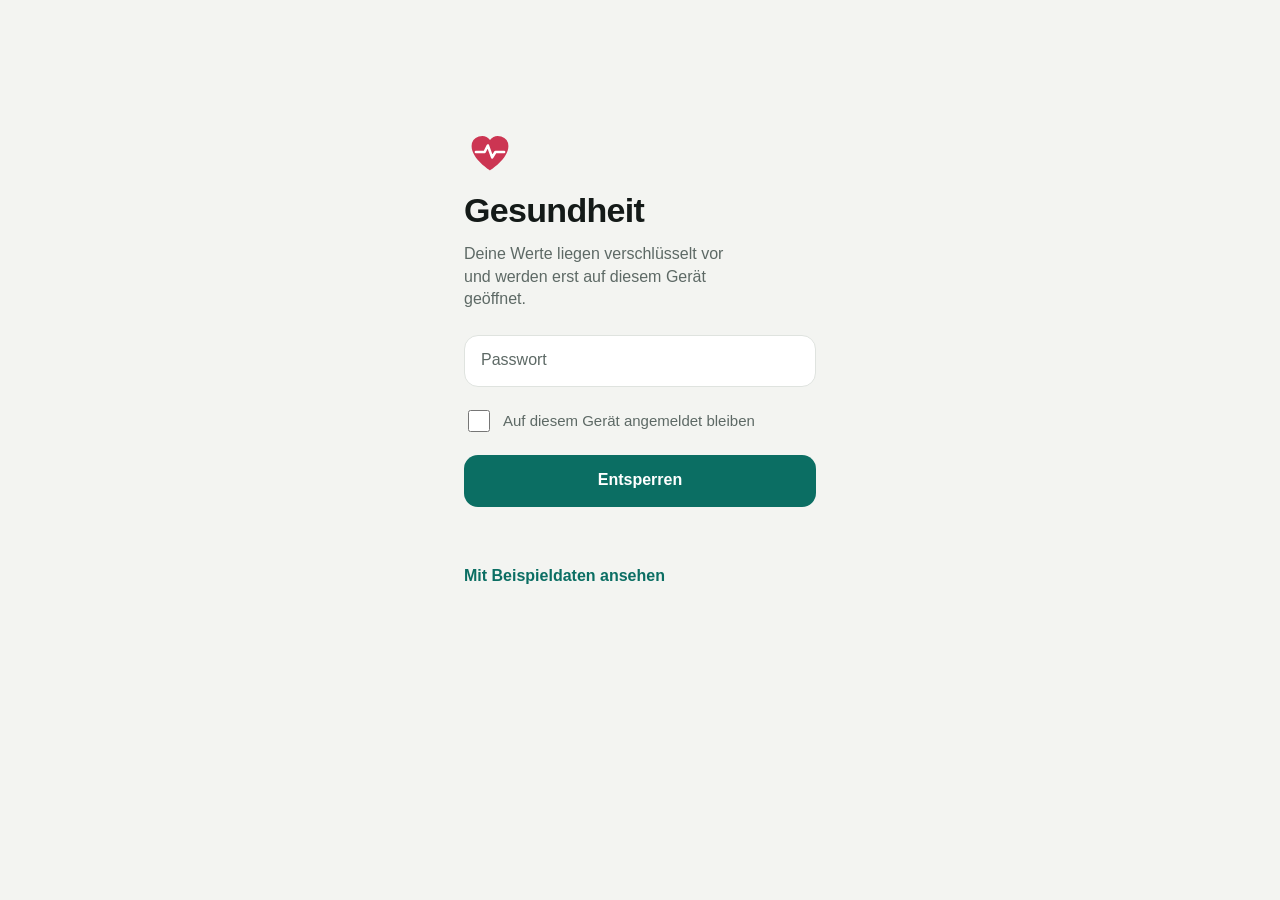
==== neu/index.html @ b08eb8ed "Neue App-Version 2.0 im Ordner neu/ Schlanke PWA mit fünf Tabs (Heute, Trends, Aktivitäten, Körper, " ====
<!doctype html>
<html lang="de">
<head>
<meta charset="utf-8">
<meta name="viewport" content="width=device-width,initial-scale=1,viewport-fit=cover">
<meta name="color-scheme" content="light dark">
<title>Gesundheit</title>
<meta name="theme-color" content="#f3f4f1" media="(prefers-color-scheme: light)">
<meta name="theme-color" content="#0c0f0e" media="(prefers-color-scheme: dark)">
<meta name="apple-mobile-web-app-capable" content="yes">
<meta name="mobile-web-app-capable" content="yes">
<meta name="apple-mobile-web-app-status-bar-style" content="default">
<meta name="apple-mobile-web-app-title" content="Gesundheit">
<meta http-equiv="Content-Security-Policy" content="default-src 'self'; script-src 'self'; style-src 'self' 'unsafe-inline'; img-src 'self' data:; connect-src 'self'; object-src 'none'; base-uri 'self'; form-action 'none'; worker-src 'self'">
<link rel="manifest" href="manifest.webmanifest">
<link rel="apple-touch-icon" href="apple-touch-icon.png">
<link rel="icon" href="icon-192.png">
<link rel="stylesheet" href="app.css">
</head>
<body>
<!--APP-->
<section id="lock" class="lock" hidden>
  <svg class="mark" viewBox="0 0 48 48" aria-hidden="true"><path d="M24 41S7 30.5 7 18.5A9.5 9.5 0 0 1 24 13a9.5 9.5 0 0 1 17 5.5C41 30.500 24 41 24 41Z"/><path class="pulse" d="M11 24h8l3-6 4 11 3-5h8"/></svg>
  <h1>Gesundheit</h1>
  <p class="lead">Deine Werte liegen verschlüsselt vor und werden erst auf diesem Gerät geöffnet.</p>
  <form id="unlockForm" autocomplete="on">
    <input type="text" id="username" name="username" autocomplete="username" value="Gesundheit" hidden>
    <label class="sr" for="password">Passwort</label>
    <input class="field" type="password" id="password" name="password" autocomplete="current-password" placeholder="Passwort" required>
    <label class="check"><input type="checkbox" id="remember"><span>Auf diesem Gerät angemeldet bleiben</span></label>
    <button class="primary" id="unlock" type="submit">Entsperren</button>
    <p id="lockMsg" class="msg" role="status"></p>
  </form>
  <button class="link" id="demoBtn" type="button">Mit Beispieldaten ansehen</button>
</section>

<div id="app" hidden>
  <div id="demoBar" class="demoBar" hidden>Beispieldaten, nicht deine Werte</div>
  <main id="view" class="wrap" lang="de"></main>
  <nav class="tabs" aria-label="Hauptnavigation">
    <a href="#heute" data-tab="heute"><svg viewBox="0 0 24 24" aria-hidden="true"><circle cx="12" cy="12" r="4"/><path d="M12 3v2M12 19v2M3 12h2M19 12h2M5.6 5.6 7 7M17 17l1.4 1.4M5.600 18.400 7 17M17 7l1.4-1.4"/></svg><span>Heute</span></a>
    <a href="#trends" data-tab="trends"><svg viewBox="0 0 24 24" aria-hidden="true"><path d="M3 17l5-6 4 3 4-7 5 5"/><path d="M3 21h18"/></svg><span>Trends</span></a>
    <a href="#aktivitaeten" data-tab="aktivitaeten"><svg viewBox="0 0 24 24" aria-hidden="true"><circle cx="12" cy="13" r="8"/><path d="M12 9v4l2.500 2.500M9.500 2.500h5"/></svg><span>Aktivitäten</span></a>
    <a href="#koerper" data-tab="koerper"><svg viewBox="0 0 24 24" aria-hidden="true"><rect x="3.500" y="3.500" width="17" height="17" rx="4"/><path d="M8 9.500a5.500 5.500 0 0 1 8 0l-2.500 2.500h-3z"/></svg><span>Körper</span></a>
    <a href="#mehr" data-tab="mehr"><svg viewBox="0 0 24 24" aria-hidden="true"><circle cx="5" cy="12" r="1.600"/><circle cx="12" cy="12" r="1.600"/><circle cx="19" cy="12" r="1.600"/></svg><span>Mehr</span></a>
  </nav>
</div>
<!--/APP-->
<script src="app.js"></script>
</body>
</html>
---- neu/app.css ----
/* Layout: eine Spalte, fünf Tabs unten, pro Ansicht eine Hauptaussage oben und Listen darunter. */
:root {
  --bg: #f3f4f1;
  --card: #ffffff;
  --fg: #141a18;
  --muted: #5d6965;
  --line: #dfe3df;
  --track: #e6eae6;
  --accent: #0b6e63;
  --on-accent: #ffffff;
  --sleep: #5650c4;
  --heart: #cc3552;
  --activity: #c05a0c;
  --body: #0b7799;
  --good: #1b7f4c;
  --bad: #b8432f;
  --bar-bg: rgba(250, 251, 249, .86);
  --font: -apple-system, BlinkMacSystemFont, "SF Pro Text", "Segoe UI", Roboto, "Helvetica Neue", sans-serif;
  --num: ui-rounded, "SF Pro Rounded", -apple-system, BlinkMacSystemFont, "Segoe UI", Roboto, sans-serif;
  padding-top: env(safe-area-inset-top, 0px);
  padding-bottom: env(safe-area-inset-bottom, 0px);
}
@media (prefers-color-scheme: dark) {
  :root:not([data-theme="light"]) {
    --bg: #0c0f0e; --card: #171c1a; --fg: #ecf1ee; --muted: #94a29c; --line: #262d2a; --track: #232a27;
    --accent: #4fd1b8; --on-accent: #06211c; --sleep: #9d98f7; --heart: #ff7189; --activity: #ffa252; --body: #5fcbec;
    --good: #5fd08f; --bad: #ff8a73; --bar-bg: rgba(18, 22, 20, .86); color-scheme: dark;
  }
}
:root[data-theme="dark"] {
  --bg: #0c0f0e; --card: #171c1a; --fg: #ecf1ee; --muted: #94a29c; --line: #262d2a; --track: #232a27;
  --accent: #4fd1b8; --on-accent: #06211c; --sleep: #9d98f7; --heart: #ff7189; --activity: #ffa252; --body: #5fcbec;
  --good: #5fd08f; --bad: #ff8a73; --bar-bg: rgba(18, 22, 20, .86); color-scheme: dark;
}

* { box-sizing: border-box; }
html { -webkit-text-size-adjust: 100%; }
body { margin: 0; background: var(--bg); color: var(--fg); font: 16px/1.4 var(--font); -webkit-tap-highlight-color: transparent; }
[hidden] { display: none !important; }
h1, h2, h3, p { margin: 0; }
h1 { font-size: 34px; line-height: 1.1; font-weight: 700; letter-spacing: -.02em; text-wrap: balance; }
h2 { font-size: 20px; line-height: 1.2; font-weight: 650; letter-spacing: -.01em; }
button, input { font: inherit; color: inherit; }
button { border: 0; background: none; padding: 0; cursor: pointer; text-align: inherit; }
a { color: inherit; text-decoration: none; }
:focus-visible { outline: 3px solid var(--accent); outline-offset: 2px; border-radius: 6px; }
.sr { position: absolute; width: 1px; height: 1px; overflow: hidden; clip-path: inset(50%); }
.num { font-family: var(--num); font-variant-numeric: tabular-nums; }
.muted { color: var(--muted); }
.c-sleep { --c: var(--sleep); } .c-heart { --c: var(--heart); } .c-activity { --c: var(--activity); } .c-body { --c: var(--body); } .c-accent { --c: var(--accent); }

/* Sperrbildschirm */
.lock { max-width: 400px; margin: 0 auto; padding-block: 14vh 32px; padding-left: max(24px, env(safe-area-inset-left, 0px)); padding-right: max(24px, env(safe-area-inset-right, 0px)); display: flex; flex-direction: column; gap: 14px; }
.lock .mark { width: 52px; height: 52px; fill: var(--heart); }
.lock .mark .pulse { fill: none; stroke: var(--card); stroke-width: 2.4; stroke-linecap: round; stroke-linejoin: round; }
.lock .lead { color: var(--muted); max-width: 32ch; }
.lock form { display: flex; flex-direction: column; gap: 12px; margin-top: 10px; }
.field { width: 100%; min-height: 52px; padding: 12px 16px; border-radius: 14px; border: 1px solid var(--line); background: var(--card); }
.field::placeholder { color: var(--muted); }
.check { display: flex; align-items: center; gap: 10px; min-height: 44px; color: var(--muted); font-size: 15px; }
.check input { width: 22px; height: 22px; accent-color: var(--accent); flex: none; }
.primary { min-height: 52px; border-radius: 14px; background: var(--accent); color: var(--on-accent); font-weight: 650; text-align: center; width: 100%; }
.primary:disabled { opacity: .55; }
.primary:active, .row:active, .tile:active { opacity: .7; }
.msg { min-height: 22px; font-size: 14px; color: var(--bad); }
.link { color: var(--accent); min-height: 44px; align-self: flex-start; font-weight: 550; }

/* Gerüst */
.wrap { max-width: 640px; margin: 0 auto; padding-block: 18px 104px; padding-left: max(16px, env(safe-area-inset-left, 0px)); padding-right: max(16px, env(safe-area-inset-right, 0px)); display: flex; flex-direction: column; gap: 26px; }
.demoBar { background: var(--fg); color: var(--bg); text-align: center; font-size: 12px; font-weight: 600; letter-spacing: .04em; text-transform: uppercase; padding: 6px 16px; }
.head { display: flex; flex-direction: column; gap: 4px; padding-top: 6px; }
.eyebrow { font-size: 13px; font-weight: 600; color: var(--muted); letter-spacing: .05em; text-transform: uppercase; }
.sec { display: flex; flex-direction: column; gap: 10px; min-width: 0; }
.secHead { display: flex; align-items: baseline; justify-content: space-between; gap: 12px; }
.secHead small { color: var(--muted); font-size: 13px; text-align: right; }
.card { background: var(--card); border-radius: 20px; padding: 18px; }
.empty { color: var(--muted); font-size: 15px; padding: 8px 0; }

.tabs { position: fixed; left: 0; right: 0; bottom: 0; z-index: 20; display: flex; justify-content: space-around; background: var(--bar-bg); -webkit-backdrop-filter: blur(18px) saturate(1.6); backdrop-filter: blur(18px) saturate(1.6); border-top: 1px solid var(--line); padding: 6px max(8px, env(safe-area-inset-right, 0px)) calc(6px + env(safe-area-inset-bottom, 0px)) max(8px, env(safe-area-inset-left, 0px)); }
.tabs a { flex: 1; max-width: 120px; min-height: 50px; display: flex; flex-direction: column; align-items: center; justify-content: center; gap: 3px; font-size: 10.5px; font-weight: 600; color: var(--muted); }
.tabs svg { width: 24px; height: 24px; fill: none; stroke: currentColor; stroke-width: 1.8; stroke-linecap: round; stroke-linejoin: round; }
.tabs a[aria-current="page"] { color: var(--accent); }

/* Heute: Ringe */
.rings { display: grid; grid-template-columns: repeat(3, 1fr); gap: 8px; }
.ring { display: flex; flex-direction: column; align-items: center; gap: 8px; min-width: 0; padding: 4px 0; text-align: center; }
.ring svg { width: 84px; height: 84px; max-width: 100%; }
.ring .track { fill: none; stroke: var(--track); stroke-width: 9; }
.ring .prog { fill: none; stroke: var(--c); stroke-width: 9; stroke-linecap: round; transform: rotate(-90deg); transform-origin: 50% 50%; }
.ring text { font: 700 17px var(--num); fill: var(--fg); }
.ring .lbl { font-size: 13px; font-weight: 600; color: var(--c); }
.ring .val { font: 600 15px var(--num); font-variant-numeric: tabular-nums; }
.ring .sub { font-size: 12px; color: var(--muted); }

/* Zeilenlisten */
.list { background: var(--card); border-radius: 20px; padding: 2px 18px; }
.row { width: 100%; display: flex; align-items: center; gap: 12px; min-height: 64px; padding: 12px 0; border-bottom: 1px solid var(--line); }
.row:last-child { border-bottom: 0; }
.row .main { flex: 1; min-width: 0; display: flex; flex-direction: column; gap: 2px; }
.row .name { font-weight: 600; font-size: 15px; color: var(--c, var(--fg)); overflow-wrap: break-word; -webkit-hyphens: auto; hyphens: auto; }
.row .meta { font-size: 13px; color: var(--muted); }
.row .spark { flex: none; width: 64px; height: 28px; }
.row .value { flex: none; text-align: right; display: flex; flex-direction: column; align-items: flex-end; gap: 2px; }
.row .value b { font: 650 19px var(--num); font-variant-numeric: tabular-nums; white-space: nowrap; }
.row .value b small { font: 500 12px var(--font); color: var(--muted); margin-left: 3px; }
.chev { flex: none; width: 8px; height: 14px; fill: none; stroke: var(--muted); stroke-width: 2; stroke-linecap: round; stroke-linejoin: round; opacity: .6; }
.delta { font-size: 12px; font-weight: 650; white-space: nowrap; color: var(--muted); }
.delta.good { color: var(--good); } .delta.bad { color: var(--bad); }
.spark path { fill: none; stroke: var(--c); stroke-width: 1.8; stroke-linecap: round; stroke-linejoin: round; }
.spark circle { fill: var(--c); }

/* Wochenbalken */
.week { display: grid; grid-template-columns: repeat(7, 1fr); gap: 8px; align-items: end; height: 120px; position: relative; margin-top: 6px; }
.week .col { display: flex; flex-direction: column; align-items: center; justify-content: flex-end; gap: 6px; height: 100%; min-width: 0; }
.week .bar { width: 100%; max-width: 26px; border-radius: 7px 7px 3px 3px; background: var(--c); opacity: .38; min-height: 3px; }
.week .bar.hit { opacity: 1; }
.week .bar.none { background: var(--track); opacity: 1; }
.week .d { font-size: 12px; font-weight: 600; color: var(--muted); }
.week .col.today .d { color: var(--fg); }
.week .goal { position: absolute; left: 0; right: 0; border-top: 1.5px dashed var(--muted); opacity: .5; pointer-events: none; }
.big { display: flex; align-items: baseline; gap: 6px; flex-wrap: wrap; }
.big b { font: 700 40px/1 var(--num); font-variant-numeric: tabular-nums; letter-spacing: -.02em; }
.big span { color: var(--muted); font-size: 15px; }

/* Detail */
.back { color: var(--accent); min-height: 44px; display: inline-flex; align-items: center; gap: 6px; font-weight: 550; align-self: flex-start; margin-bottom: -14px; }
.back svg { width: 10px; height: 16px; fill: none; stroke: currentColor; stroke-width: 2.4; stroke-linecap: round; stroke-linejoin: round; }
.seg { display: flex; background: var(--track); border-radius: 11px; padding: 3px; gap: 2px; }
.seg button { flex: 1; min-height: 38px; border-radius: 9px; text-align: center; font-size: 14px; font-weight: 600; color: var(--muted); }
.seg button[aria-pressed="true"] { background: var(--card); color: var(--fg); box-shadow: 0 1px 3px rgba(0, 0, 0, .12); }
.chart { width: 100%; height: auto; display: block; touch-action: pan-y; overflow: visible; -webkit-user-select: none; user-select: none; }
.chart text { font: 500 11px var(--num); fill: var(--muted); font-variant-numeric: tabular-nums; }
.chart .grid { stroke: var(--line); stroke-width: 1; }
.chart .ln { fill: none; stroke: var(--c); stroke-width: 2.2; stroke-linecap: round; stroke-linejoin: round; }
.chart .avg { fill: none; stroke: var(--fg); stroke-width: 1.6; stroke-dasharray: 1 5; stroke-linecap: round; opacity: .55; }
.chart .area { fill: var(--c); opacity: .12; }
.chart .bars rect { fill: var(--c); }
.chart .end { fill: var(--c); stroke: var(--card); stroke-width: 2.5; }
.chart .goalLine { stroke: var(--muted); stroke-width: 1.3; stroke-dasharray: 4 4; }
.chart .scrubLine { stroke: var(--fg); stroke-width: 1; opacity: .45; }
.chart .scrubDot { fill: var(--card); stroke: var(--c); stroke-width: 3; }
.stats { display: grid; grid-template-columns: repeat(2, 1fr); gap: 16px 12px; }
.stat { display: flex; flex-direction: column; gap: 2px; min-width: 0; }
.stat span { font-size: 13px; color: var(--muted); }
.stat b { font: 650 20px var(--num); font-variant-numeric: tabular-nums; overflow-wrap: anywhere; }
.stat b small { font: 500 12px var(--font); color: var(--muted); margin-left: 3px; }
.note { font-size: 13px; color: var(--muted); line-height: 1.5; }

/* Aktivitäten */
.glyph { flex: none; width: 40px; height: 40px; border-radius: 12px; background: color-mix(in srgb, var(--activity) 14%, transparent); display: grid; place-items: center; }
.glyph svg { width: 22px; height: 22px; fill: none; stroke: var(--activity); stroke-width: 1.9; stroke-linecap: round; stroke-linejoin: round; }
.chips { display: flex; flex-wrap: wrap; gap: 4px 10px; font: 500 13px var(--num); font-variant-numeric: tabular-nums; color: var(--muted); }

/* Mehr */
.form { display: flex; flex-direction: column; gap: 12px; }
.form label { display: flex; align-items: center; justify-content: space-between; gap: 12px; font-size: 15px; }
.form input { width: 110px; min-height: 44px; text-align: right; border-radius: 10px; border: 1px solid var(--line); background: var(--bg); padding: 8px 12px; font-family: var(--num); }
.btn { min-height: 48px; border-radius: 14px; background: var(--track); font-weight: 600; text-align: center; width: 100%; }
.btn.danger { color: var(--bad); }
.stack { display: flex; flex-direction: column; gap: 10px; }

@media (prefers-reduced-motion: no-preference) {
  .ring .prog { transition: stroke-dasharray .5s ease; }
}
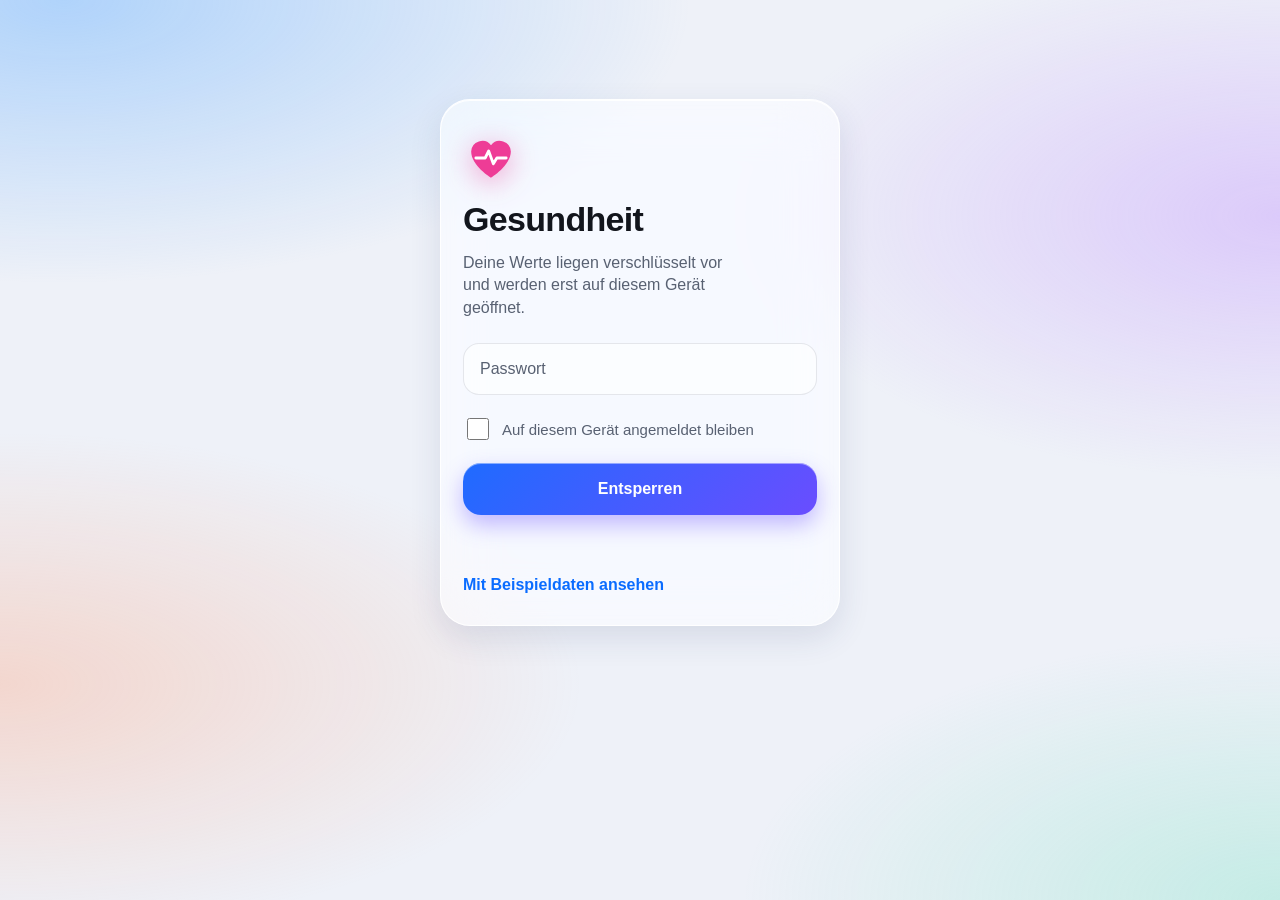
==== commit 046b92d1: "Design 2.1: Glasflächen, Farbverläufe und Farben je Kennzahl Co-Authored-By: Claude Fable 5.2 <norep" ====
--- a/neu/index.html
+++ b/neu/index.html
@@ -5,8 +5,8 @@
 <meta name="viewport" content="width=device-width,initial-scale=1,viewport-fit=cover">
 <meta name="color-scheme" content="light dark">
 <title>Gesundheit</title>
-<meta name="theme-color" content="#f3f4f1" media="(prefers-color-scheme: light)">
-<meta name="theme-color" content="#0c0f0e" media="(prefers-color-scheme: dark)">
+<meta name="theme-color" content="#eef1f8" media="(prefers-color-scheme: light)">
+<meta name="theme-color" content="#070a14" media="(prefers-color-scheme: dark)">
 <meta name="apple-mobile-web-app-capable" content="yes">
 <meta name="mobile-web-app-capable" content="yes">
 <meta name="apple-mobile-web-app-status-bar-style" content="default">
--- a/neu/app.css
+++ b/neu/app.css
@@ -1,20 +1,21 @@
-/* Layout: eine Spalte, fünf Tabs unten, pro Ansicht eine Hauptaussage oben und Listen darunter. */
+/* Layout: eine Spalte auf farbigem Verlaufsgrund, Inhalte auf Glasflächen, schwebende Tab-Leiste. */
 :root {
-  --bg: #f3f4f1;
-  --card: #ffffff;
-  --fg: #141a18;
-  --muted: #5d6965;
-  --line: #dfe3df;
-  --track: #e6eae6;
-  --accent: #0b6e63;
-  --on-accent: #ffffff;
-  --sleep: #5650c4;
-  --heart: #cc3552;
-  --activity: #c05a0c;
-  --body: #0b7799;
-  --good: #1b7f4c;
-  --bad: #b8432f;
-  --bar-bg: rgba(250, 251, 249, .86);
+  --bg: #eef1f8;
+  --fg: #12151c;
+  --muted: #586172;
+  --glass: rgba(255, 255, 255, .56);
+  --bar: rgba(255, 255, 255, .82);
+  --edge: rgba(255, 255, 255, .9);
+  --line: rgba(20, 30, 60, .10);
+  --track: rgba(20, 30, 60, .09);
+  --shadow: 0 12px 32px rgba(40, 55, 110, .12);
+  --accent: #0a6cff;
+  --btn1: #1f6bff;
+  --btn2: #6a4dff;
+  --red: #f0334f; --pink: #ee3c96; --orange: #f97316; --amber: #e8a200; --green: #1fb866;
+  --teal: #0fb5a6; --cyan: #12a8e0; --blue: #2b7fff; --indigo: #5b5ff2; --violet: #9a4df0;
+  --good: #0f8a45; --bad: #d02f27;
+  --g1: rgba(90, 170, 255, .42); --g2: rgba(190, 140, 255, .38); --g3: rgba(255, 160, 120, .32); --g4: rgba(110, 225, 190, .32);
   --font: -apple-system, BlinkMacSystemFont, "SF Pro Text", "Segoe UI", Roboto, "Helvetica Neue", sans-serif;
   --num: ui-rounded, "SF Pro Rounded", -apple-system, BlinkMacSystemFont, "Segoe UI", Roboto, sans-serif;
   padding-top: env(safe-area-inset-top, 0px);
@@ -22,140 +23,161 @@
 }
 @media (prefers-color-scheme: dark) {
   :root:not([data-theme="light"]) {
-    --bg: #0c0f0e; --card: #171c1a; --fg: #ecf1ee; --muted: #94a29c; --line: #262d2a; --track: #232a27;
-    --accent: #4fd1b8; --on-accent: #06211c; --sleep: #9d98f7; --heart: #ff7189; --activity: #ffa252; --body: #5fcbec;
-    --good: #5fd08f; --bad: #ff8a73; --bar-bg: rgba(18, 22, 20, .86); color-scheme: dark;
+    --bg: #070a14; --fg: #f2f4fa; --muted: #a3abbd; --glass: rgba(255, 255, 255, .08); --bar: rgba(26, 30, 44, .82); --edge: rgba(255, 255, 255, .17);
+    --line: rgba(255, 255, 255, .10); --track: rgba(255, 255, 255, .12); --shadow: 0 12px 32px rgba(0, 0, 0, .4); --accent: #5aa8ff;
+    --red: #ff5c72; --pink: #ff62b0; --orange: #ff9442; --amber: #ffc83d; --green: #3ddc84; --teal: #33d6c5; --cyan: #45c8ff; --blue: #5aa2ff; --indigo: #8a8cff; --violet: #bd84ff;
+    --good: #4ade80; --bad: #ff7a6b;
+    --g1: rgba(40, 110, 255, .40); --g2: rgba(150, 70, 255, .32); --g3: rgba(255, 100, 60, .20); --g4: rgba(0, 200, 160, .20); color-scheme: dark;
   }
 }
 :root[data-theme="dark"] {
-  --bg: #0c0f0e; --card: #171c1a; --fg: #ecf1ee; --muted: #94a29c; --line: #262d2a; --track: #232a27;
-  --accent: #4fd1b8; --on-accent: #06211c; --sleep: #9d98f7; --heart: #ff7189; --activity: #ffa252; --body: #5fcbec;
-  --good: #5fd08f; --bad: #ff8a73; --bar-bg: rgba(18, 22, 20, .86); color-scheme: dark;
+  --bg: #070a14; --fg: #f2f4fa; --muted: #a3abbd; --glass: rgba(255, 255, 255, .08); --bar: rgba(26, 30, 44, .82); --edge: rgba(255, 255, 255, .17);
+  --line: rgba(255, 255, 255, .10); --track: rgba(255, 255, 255, .12); --shadow: 0 12px 32px rgba(0, 0, 0, .4); --accent: #5aa8ff;
+  --red: #ff5c72; --pink: #ff62b0; --orange: #ff9442; --amber: #ffc83d; --green: #3ddc84; --teal: #33d6c5; --cyan: #45c8ff; --blue: #5aa2ff; --indigo: #8a8cff; --violet: #bd84ff;
+  --good: #4ade80; --bad: #ff7a6b;
+  --g1: rgba(40, 110, 255, .40); --g2: rgba(150, 70, 255, .32); --g3: rgba(255, 100, 60, .20); --g4: rgba(0, 200, 160, .20); color-scheme: dark;
 }
 
 * { box-sizing: border-box; }
 html { -webkit-text-size-adjust: 100%; }
 body { margin: 0; background: var(--bg); color: var(--fg); font: 16px/1.4 var(--font); -webkit-tap-highlight-color: transparent; }
+body::before { content: ""; position: fixed; inset: 0; z-index: -1; pointer-events: none; background:
+  radial-gradient(70% 45% at 5% 0%, var(--g1), transparent 70%),
+  radial-gradient(60% 42% at 100% 24%, var(--g2), transparent 70%),
+  radial-gradient(65% 40% at 0% 76%, var(--g3), transparent 70%),
+  radial-gradient(60% 42% at 100% 100%, var(--g4), transparent 70%); }
 [hidden] { display: none !important; }
 h1, h2, h3, p { margin: 0; }
-h1 { font-size: 34px; line-height: 1.1; font-weight: 700; letter-spacing: -.02em; text-wrap: balance; }
-h2 { font-size: 20px; line-height: 1.2; font-weight: 650; letter-spacing: -.01em; }
+h1 { font-size: 34px; line-height: 1.12; font-weight: 750; letter-spacing: -.02em; text-wrap: balance; }
+h2 { font-size: 20px; line-height: 1.2; font-weight: 680; letter-spacing: -.01em; }
 button, input { font: inherit; color: inherit; }
 button { border: 0; background: none; padding: 0; cursor: pointer; text-align: inherit; }
 a { color: inherit; text-decoration: none; }
-:focus-visible { outline: 3px solid var(--accent); outline-offset: 2px; border-radius: 6px; }
+:focus-visible { outline: 3px solid var(--accent); outline-offset: 2px; border-radius: 8px; }
 .sr { position: absolute; width: 1px; height: 1px; overflow: hidden; clip-path: inset(50%); }
-.num { font-family: var(--num); font-variant-numeric: tabular-nums; }
 .muted { color: var(--muted); }
-.c-sleep { --c: var(--sleep); } .c-heart { --c: var(--heart); } .c-activity { --c: var(--activity); } .c-body { --c: var(--body); } .c-accent { --c: var(--accent); }
+
+/* Farben je Kennzahl */
+.c-red { --c: var(--red); } .c-pink { --c: var(--pink); } .c-orange { --c: var(--orange); } .c-amber { --c: var(--amber); } .c-green { --c: var(--green); }
+.c-teal { --c: var(--teal); } .c-cyan { --c: var(--cyan); } .c-blue { --c: var(--blue); } .c-indigo { --c: var(--indigo); } .c-violet { --c: var(--violet); }
+[class*="c-"] { --c2: color-mix(in srgb, var(--c) 52%, #fff); }
+.tint { color: color-mix(in srgb, var(--c) 72%, var(--fg)); }
+
+/* Glas */
+.card, .list, .lock, .tabs, .seg, .demoBar {
+  background: var(--glass);
+  -webkit-backdrop-filter: blur(26px) saturate(1.9); backdrop-filter: blur(26px) saturate(1.9);
+  border: 1px solid var(--edge);
+  box-shadow: var(--shadow), inset 0 1px 0 var(--edge);
+}
 
 /* Sperrbildschirm */
-.lock { max-width: 400px; margin: 0 auto; padding-block: 14vh 32px; padding-left: max(24px, env(safe-area-inset-left, 0px)); padding-right: max(24px, env(safe-area-inset-right, 0px)); display: flex; flex-direction: column; gap: 14px; }
-.lock .mark { width: 52px; height: 52px; fill: var(--heart); }
-.lock .mark .pulse { fill: none; stroke: var(--card); stroke-width: 2.4; stroke-linecap: round; stroke-linejoin: round; }
+.lock { width: min(calc(100% - 32px), 400px); margin: 11vh auto 32px; padding: 30px 22px 18px; border-radius: 30px; display: flex; flex-direction: column; gap: 14px; }
+.lock .mark { width: 56px; height: 56px; fill: var(--pink); filter: drop-shadow(0 6px 14px color-mix(in srgb, var(--pink) 45%, transparent)); }
+.lock .mark .pulse { fill: none; stroke: #fff; stroke-width: 2.4; stroke-linecap: round; stroke-linejoin: round; }
 .lock .lead { color: var(--muted); max-width: 32ch; }
 .lock form { display: flex; flex-direction: column; gap: 12px; margin-top: 10px; }
-.field { width: 100%; min-height: 52px; padding: 12px 16px; border-radius: 14px; border: 1px solid var(--line); background: var(--card); }
+.field { width: 100%; min-height: 52px; padding: 12px 16px; border-radius: 16px; border: 1px solid var(--line); background: var(--glass); }
 .field::placeholder { color: var(--muted); }
 .check { display: flex; align-items: center; gap: 10px; min-height: 44px; color: var(--muted); font-size: 15px; }
 .check input { width: 22px; height: 22px; accent-color: var(--accent); flex: none; }
-.primary { min-height: 52px; border-radius: 14px; background: var(--accent); color: var(--on-accent); font-weight: 650; text-align: center; width: 100%; }
+.primary { min-height: 52px; border-radius: 18px; background: linear-gradient(135deg, var(--btn1), var(--btn2)); color: #fff; font-weight: 680; text-align: center; width: 100%; box-shadow: 0 10px 22px color-mix(in srgb, var(--btn2) 38%, transparent), inset 0 1px 0 rgba(255, 255, 255, .45); }
 .primary:disabled { opacity: .55; }
-.primary:active, .row:active, .tile:active { opacity: .7; }
+.primary:active, .row:active, .tile:active, .ring:active { opacity: .7; }
 .msg { min-height: 22px; font-size: 14px; color: var(--bad); }
-.link { color: var(--accent); min-height: 44px; align-self: flex-start; font-weight: 550; }
+.link { color: var(--accent); min-height: 44px; align-self: flex-start; font-weight: 600; }
 
 /* Gerüst */
-.wrap { max-width: 640px; margin: 0 auto; padding-block: 18px 104px; padding-left: max(16px, env(safe-area-inset-left, 0px)); padding-right: max(16px, env(safe-area-inset-right, 0px)); display: flex; flex-direction: column; gap: 26px; }
-.demoBar { background: var(--fg); color: var(--bg); text-align: center; font-size: 12px; font-weight: 600; letter-spacing: .04em; text-transform: uppercase; padding: 6px 16px; }
+.wrap { max-width: 640px; margin: 0 auto; padding-block: 18px 124px; padding-left: max(16px, env(safe-area-inset-left, 0px)); padding-right: max(16px, env(safe-area-inset-right, 0px)); display: flex; flex-direction: column; gap: 26px; }
+.demoBar { width: max-content; max-width: calc(100% - 32px); margin: 10px auto 0; border-radius: 99px; font-size: 11.5px; font-weight: 650; letter-spacing: .05em; text-transform: uppercase; padding: 6px 14px; color: var(--muted); }
 .head { display: flex; flex-direction: column; gap: 4px; padding-top: 6px; }
-.eyebrow { font-size: 13px; font-weight: 600; color: var(--muted); letter-spacing: .05em; text-transform: uppercase; }
+.eyebrow { font-size: 13px; font-weight: 650; color: var(--muted); letter-spacing: .05em; text-transform: uppercase; }
 .sec { display: flex; flex-direction: column; gap: 10px; min-width: 0; }
-.secHead { display: flex; align-items: baseline; justify-content: space-between; gap: 12px; }
+.secHead { display: flex; align-items: baseline; justify-content: space-between; gap: 12px; padding: 0 4px; }
 .secHead small { color: var(--muted); font-size: 13px; text-align: right; }
-.card { background: var(--card); border-radius: 20px; padding: 18px; }
+.card { border-radius: 28px; padding: 18px; }
 .empty { color: var(--muted); font-size: 15px; padding: 8px 0; }
 
-.tabs { position: fixed; left: 0; right: 0; bottom: 0; z-index: 20; display: flex; justify-content: space-around; background: var(--bar-bg); -webkit-backdrop-filter: blur(18px) saturate(1.6); backdrop-filter: blur(18px) saturate(1.6); border-top: 1px solid var(--line); padding: 6px max(8px, env(safe-area-inset-right, 0px)) calc(6px + env(safe-area-inset-bottom, 0px)) max(8px, env(safe-area-inset-left, 0px)); }
-.tabs a { flex: 1; max-width: 120px; min-height: 50px; display: flex; flex-direction: column; align-items: center; justify-content: center; gap: 3px; font-size: 10.5px; font-weight: 600; color: var(--muted); }
-.tabs svg { width: 24px; height: 24px; fill: none; stroke: currentColor; stroke-width: 1.8; stroke-linecap: round; stroke-linejoin: round; }
-.tabs a[aria-current="page"] { color: var(--accent); }
+.tabs { position: fixed; z-index: 20; left: 50%; transform: translateX(-50%); width: min(calc(100% - 24px - env(safe-area-inset-left, 0px) - env(safe-area-inset-right, 0px)), 500px); bottom: calc(10px + env(safe-area-inset-bottom, 0px)); display: flex; gap: 2px; padding: 6px; border-radius: 34px; background: var(--bar); -webkit-backdrop-filter: blur(30px) saturate(2); backdrop-filter: blur(30px) saturate(2); }
+.tabs a { flex: 1; min-width: 0; min-height: 54px; border-radius: 28px; display: flex; flex-direction: column; align-items: center; justify-content: center; gap: 3px; font-size: 10.5px; font-weight: 650; color: var(--muted); }
+.tabs svg { width: 24px; height: 24px; fill: none; stroke: currentColor; stroke-width: 1.9; stroke-linecap: round; stroke-linejoin: round; }
+.tabs a[aria-current="page"] { color: var(--accent); background: color-mix(in srgb, var(--accent) 14%, transparent); box-shadow: inset 0 1px 0 var(--edge), inset 0 0 0 1px color-mix(in srgb, var(--accent) 16%, transparent); }
 
 /* Heute: Ringe */
 .rings { display: grid; grid-template-columns: repeat(3, 1fr); gap: 8px; }
-.ring { display: flex; flex-direction: column; align-items: center; gap: 8px; min-width: 0; padding: 4px 0; text-align: center; }
-.ring svg { width: 84px; height: 84px; max-width: 100%; }
-.ring .track { fill: none; stroke: var(--track); stroke-width: 9; }
-.ring .prog { fill: none; stroke: var(--c); stroke-width: 9; stroke-linecap: round; transform: rotate(-90deg); transform-origin: 50% 50%; }
-.ring text { font: 700 17px var(--num); fill: var(--fg); }
-.ring .lbl { font-size: 13px; font-weight: 600; color: var(--c); }
-.ring .val { font: 600 15px var(--num); font-variant-numeric: tabular-nums; }
+.ring { display: flex; flex-direction: column; align-items: center; gap: 6px; min-width: 0; padding: 4px 0; text-align: center; }
+.ring svg { width: 88px; height: 88px; max-width: 100%; overflow: visible; filter: drop-shadow(0 5px 10px color-mix(in srgb, var(--c) 38%, transparent)); }
+.ring .track { fill: none; stroke: color-mix(in srgb, var(--c) 17%, transparent); stroke-width: 10; }
+.ring .prog { fill: none; stroke-width: 10; stroke-linecap: round; transform: rotate(-90deg); transform-origin: 50% 50%; }
+.ring text { font: 750 17px var(--num); fill: var(--fg); }
+.ring .lbl { font-size: 13px; font-weight: 680; margin-top: 2px; }
+.ring .val { font: 650 16px var(--num); font-variant-numeric: tabular-nums; }
 .ring .sub { font-size: 12px; color: var(--muted); }
 
 /* Zeilenlisten */
-.list { background: var(--card); border-radius: 20px; padding: 2px 18px; }
-.row { width: 100%; display: flex; align-items: center; gap: 12px; min-height: 64px; padding: 12px 0; border-bottom: 1px solid var(--line); }
+.list { border-radius: 28px; padding: 2px 18px; }
+.row { width: 100%; display: flex; align-items: center; gap: 12px; min-height: 66px; padding: 12px 0; border-bottom: 1px solid var(--line); }
 .row:last-child { border-bottom: 0; }
 .row .main { flex: 1; min-width: 0; display: flex; flex-direction: column; gap: 2px; }
-.row .name { font-weight: 600; font-size: 15px; color: var(--c, var(--fg)); overflow-wrap: break-word; -webkit-hyphens: auto; hyphens: auto; }
+.row .name { font-weight: 650; font-size: 16px; overflow-wrap: break-word; -webkit-hyphens: auto; hyphens: auto; }
 .row .meta { font-size: 13px; color: var(--muted); }
-.row .spark { flex: none; width: 64px; height: 28px; }
-.row .value { flex: none; text-align: right; display: flex; flex-direction: column; align-items: flex-end; gap: 2px; }
-.row .value b { font: 650 19px var(--num); font-variant-numeric: tabular-nums; white-space: nowrap; }
+.row .spark { flex: none; width: 64px; height: 28px; overflow: visible; }
+.row .value { flex: none; text-align: right; display: flex; flex-direction: column; align-items: flex-end; gap: 4px; }
+.row .value b { font: 680 19px var(--num); font-variant-numeric: tabular-nums; white-space: nowrap; }
 .row .value b small { font: 500 12px var(--font); color: var(--muted); margin-left: 3px; }
-.chev { flex: none; width: 8px; height: 14px; fill: none; stroke: var(--muted); stroke-width: 2; stroke-linecap: round; stroke-linejoin: round; opacity: .6; }
-.delta { font-size: 12px; font-weight: 650; white-space: nowrap; color: var(--muted); }
-.delta.good { color: var(--good); } .delta.bad { color: var(--bad); }
-.spark path { fill: none; stroke: var(--c); stroke-width: 1.8; stroke-linecap: round; stroke-linejoin: round; }
+.chev { flex: none; width: 8px; height: 14px; fill: none; stroke: var(--muted); stroke-width: 2; stroke-linecap: round; stroke-linejoin: round; opacity: .55; }
+.delta { font-size: 11.5px; font-weight: 700; white-space: nowrap; color: var(--muted); background: var(--track); padding: 2px 8px; border-radius: 99px; }
+.delta.good { color: var(--good); background: color-mix(in srgb, var(--good) 15%, transparent); }
+.delta.bad { color: var(--bad); background: color-mix(in srgb, var(--bad) 14%, transparent); }
+.spark path { fill: none; stroke: var(--c); stroke-width: 2; stroke-linecap: round; stroke-linejoin: round; }
 .spark circle { fill: var(--c); }
 
 /* Wochenbalken */
 .week { display: grid; grid-template-columns: repeat(7, 1fr); gap: 8px; align-items: end; height: 120px; position: relative; margin-top: 6px; }
 .week .col { display: flex; flex-direction: column; align-items: center; justify-content: flex-end; gap: 6px; height: 100%; min-width: 0; }
-.week .bar { width: 100%; max-width: 26px; border-radius: 7px 7px 3px 3px; background: var(--c); opacity: .38; min-height: 3px; }
-.week .bar.hit { opacity: 1; }
-.week .bar.none { background: var(--track); opacity: 1; }
-.week .d { font-size: 12px; font-weight: 600; color: var(--muted); }
+.week .bar { width: 100%; max-width: 28px; border-radius: 9px 9px 4px 4px; background: color-mix(in srgb, var(--c) 34%, transparent); min-height: 3px; }
+.week .bar.hit { background: linear-gradient(180deg, var(--c2), var(--c)); box-shadow: 0 4px 10px color-mix(in srgb, var(--c) 35%, transparent), inset 0 1px 0 rgba(255, 255, 255, .5); }
+.week .bar.none { background: var(--track); }
+.week .d { font-size: 12px; font-weight: 650; color: var(--muted); }
 .week .col.today .d { color: var(--fg); }
 .week .goal { position: absolute; left: 0; right: 0; border-top: 1.5px dashed var(--muted); opacity: .5; pointer-events: none; }
+.tile { width: 100%; display: block; }
 .big { display: flex; align-items: baseline; gap: 6px; flex-wrap: wrap; }
-.big b { font: 700 40px/1 var(--num); font-variant-numeric: tabular-nums; letter-spacing: -.02em; }
+.big b { font: 750 40px/1 var(--num); font-variant-numeric: tabular-nums; letter-spacing: -.02em; }
 .big span { color: var(--muted); font-size: 15px; }
 
 /* Detail */
-.back { color: var(--accent); min-height: 44px; display: inline-flex; align-items: center; gap: 6px; font-weight: 550; align-self: flex-start; margin-bottom: -14px; }
+.back { color: var(--accent); min-height: 44px; display: inline-flex; align-items: center; gap: 6px; font-weight: 600; align-self: flex-start; margin-bottom: -14px; }
 .back svg { width: 10px; height: 16px; fill: none; stroke: currentColor; stroke-width: 2.4; stroke-linecap: round; stroke-linejoin: round; }
-.seg { display: flex; background: var(--track); border-radius: 11px; padding: 3px; gap: 2px; }
-.seg button { flex: 1; min-height: 38px; border-radius: 9px; text-align: center; font-size: 14px; font-weight: 600; color: var(--muted); }
-.seg button[aria-pressed="true"] { background: var(--card); color: var(--fg); box-shadow: 0 1px 3px rgba(0, 0, 0, .12); }
+.seg { display: flex; border-radius: 16px; padding: 4px; gap: 2px; box-shadow: inset 0 1px 0 var(--edge); background: var(--track); }
+.seg button { flex: 1; min-height: 38px; border-radius: 12px; text-align: center; font-size: 14px; font-weight: 650; color: var(--muted); }
+.seg button[aria-pressed="true"] { background: var(--bar); color: var(--fg); box-shadow: 0 2px 8px rgba(0, 0, 0, .12), inset 0 1px 0 var(--edge); }
 .chart { width: 100%; height: auto; display: block; touch-action: pan-y; overflow: visible; -webkit-user-select: none; user-select: none; }
 .chart text { font: 500 11px var(--num); fill: var(--muted); font-variant-numeric: tabular-nums; }
 .chart .grid { stroke: var(--line); stroke-width: 1; }
-.chart .ln { fill: none; stroke: var(--c); stroke-width: 2.2; stroke-linecap: round; stroke-linejoin: round; }
-.chart .avg { fill: none; stroke: var(--fg); stroke-width: 1.6; stroke-dasharray: 1 5; stroke-linecap: round; opacity: .55; }
-.chart .area { fill: var(--c); opacity: .12; }
-.chart .bars rect { fill: var(--c); }
-.chart .end { fill: var(--c); stroke: var(--card); stroke-width: 2.5; }
+.chart .ln { fill: none; stroke: var(--c); stroke-width: 2.4; stroke-linecap: round; stroke-linejoin: round; filter: drop-shadow(0 4px 6px color-mix(in srgb, var(--c) 40%, transparent)); }
+.chart .avg { fill: none; stroke: var(--fg); stroke-width: 1.6; stroke-dasharray: 1 5; stroke-linecap: round; opacity: .6; }
+.chart .end { fill: var(--c); stroke: #fff; stroke-width: 2.5; }
 .chart .goalLine { stroke: var(--muted); stroke-width: 1.3; stroke-dasharray: 4 4; }
 .chart .scrubLine { stroke: var(--fg); stroke-width: 1; opacity: .45; }
-.chart .scrubDot { fill: var(--card); stroke: var(--c); stroke-width: 3; }
+.chart .scrubDot { fill: #fff; stroke: var(--c); stroke-width: 3; }
 .stats { display: grid; grid-template-columns: repeat(2, 1fr); gap: 16px 12px; }
 .stat { display: flex; flex-direction: column; gap: 2px; min-width: 0; }
 .stat span { font-size: 13px; color: var(--muted); }
-.stat b { font: 650 20px var(--num); font-variant-numeric: tabular-nums; overflow-wrap: anywhere; }
+.stat b { font: 680 20px var(--num); font-variant-numeric: tabular-nums; overflow-wrap: anywhere; }
 .stat b small { font: 500 12px var(--font); color: var(--muted); margin-left: 3px; }
 .note { font-size: 13px; color: var(--muted); line-height: 1.5; }
 
 /* Aktivitäten */
-.glyph { flex: none; width: 40px; height: 40px; border-radius: 12px; background: color-mix(in srgb, var(--activity) 14%, transparent); display: grid; place-items: center; }
-.glyph svg { width: 22px; height: 22px; fill: none; stroke: var(--activity); stroke-width: 1.9; stroke-linecap: round; stroke-linejoin: round; }
+.glyph { flex: none; width: 42px; height: 42px; border-radius: 14px; background: linear-gradient(140deg, var(--c2), var(--c)); display: grid; place-items: center; box-shadow: 0 5px 12px color-mix(in srgb, var(--c) 36%, transparent), inset 0 1px 0 rgba(255, 255, 255, .55); }
+.glyph svg { width: 22px; height: 22px; fill: none; stroke: #fff; stroke-width: 2; stroke-linecap: round; stroke-linejoin: round; }
 .chips { display: flex; flex-wrap: wrap; gap: 4px 10px; font: 500 13px var(--num); font-variant-numeric: tabular-nums; color: var(--muted); }
 
 /* Mehr */
 .form { display: flex; flex-direction: column; gap: 12px; }
 .form label { display: flex; align-items: center; justify-content: space-between; gap: 12px; font-size: 15px; }
-.form input { width: 110px; min-height: 44px; text-align: right; border-radius: 10px; border: 1px solid var(--line); background: var(--bg); padding: 8px 12px; font-family: var(--num); }
-.btn { min-height: 48px; border-radius: 14px; background: var(--track); font-weight: 600; text-align: center; width: 100%; }
+.form input { width: 110px; min-height: 44px; text-align: right; border-radius: 14px; border: 1px solid var(--line); background: var(--track); padding: 8px 12px; font-family: var(--num); }
+.btn { min-height: 48px; border-radius: 16px; background: var(--track); font-weight: 650; text-align: center; width: 100%; box-shadow: inset 0 1px 0 var(--edge); }
 .btn.danger { color: var(--bad); }
 .stack { display: flex; flex-direction: column; gap: 10px; }
 
